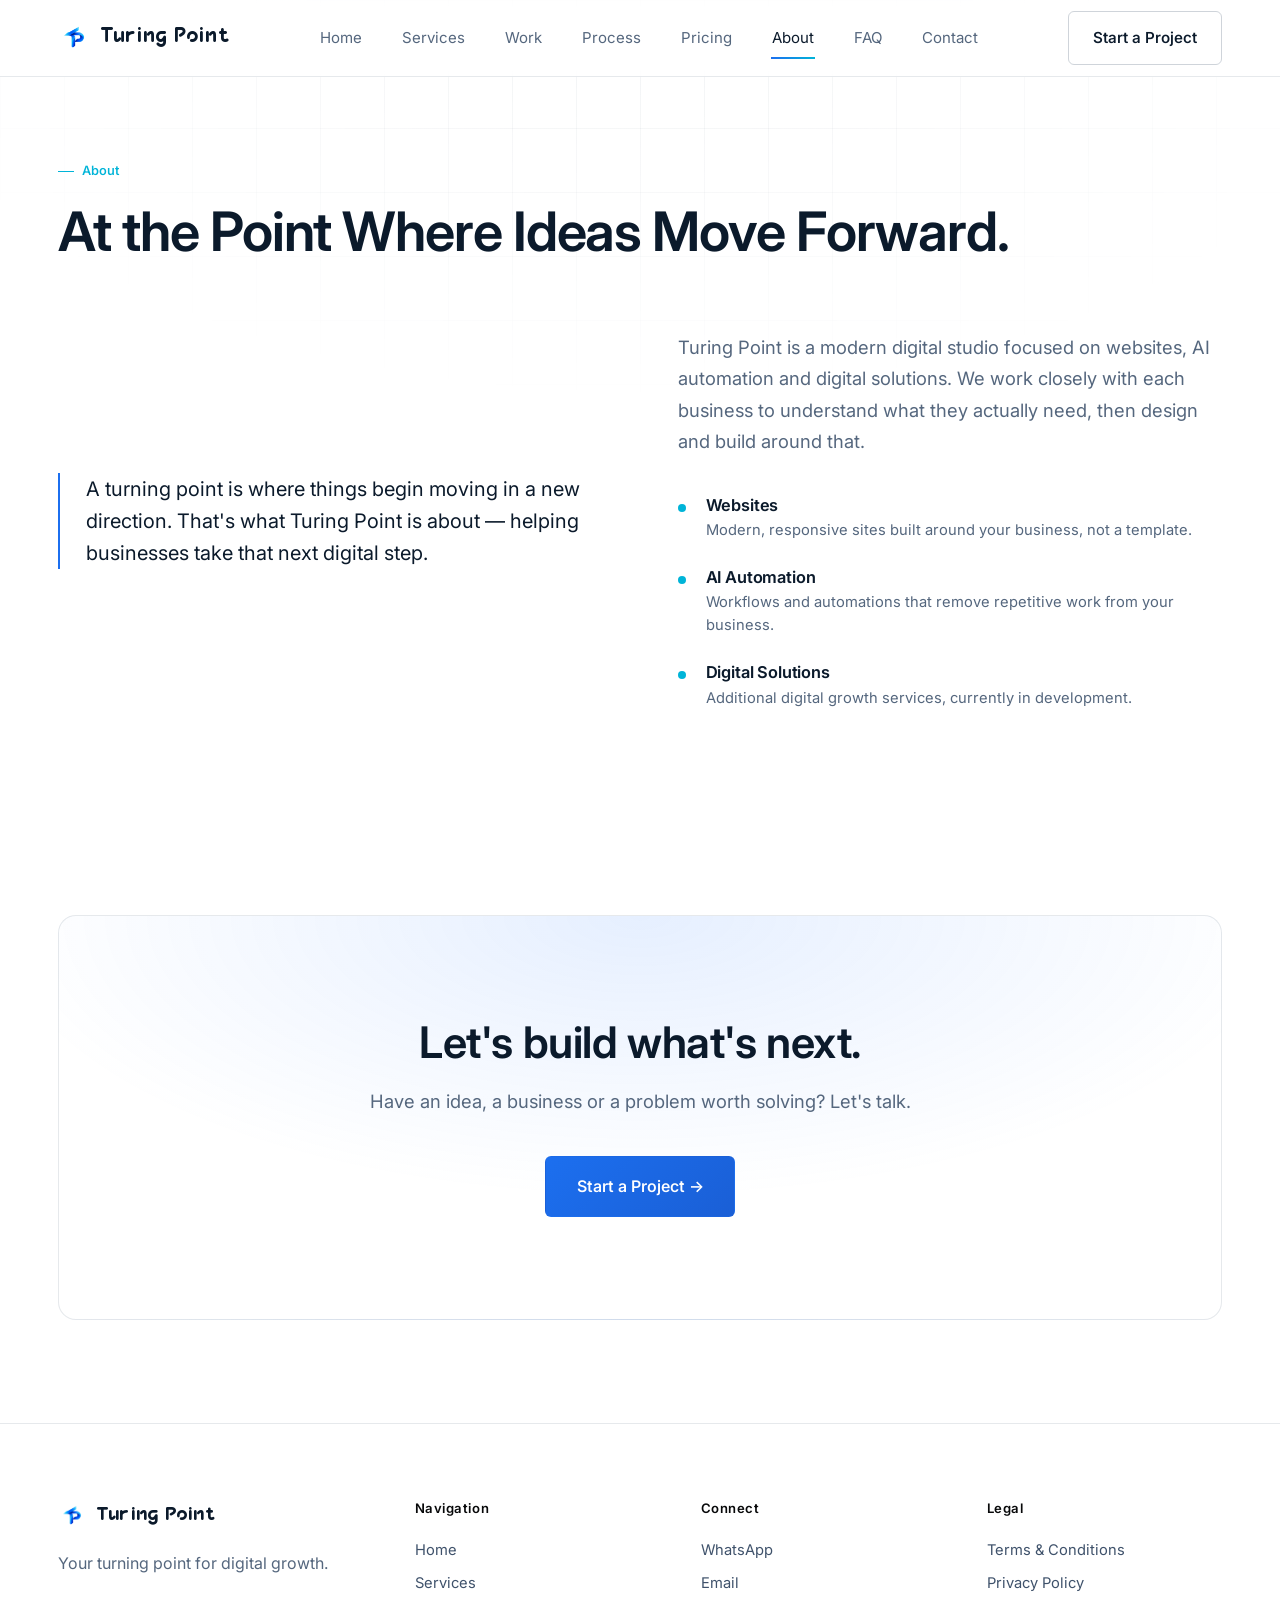
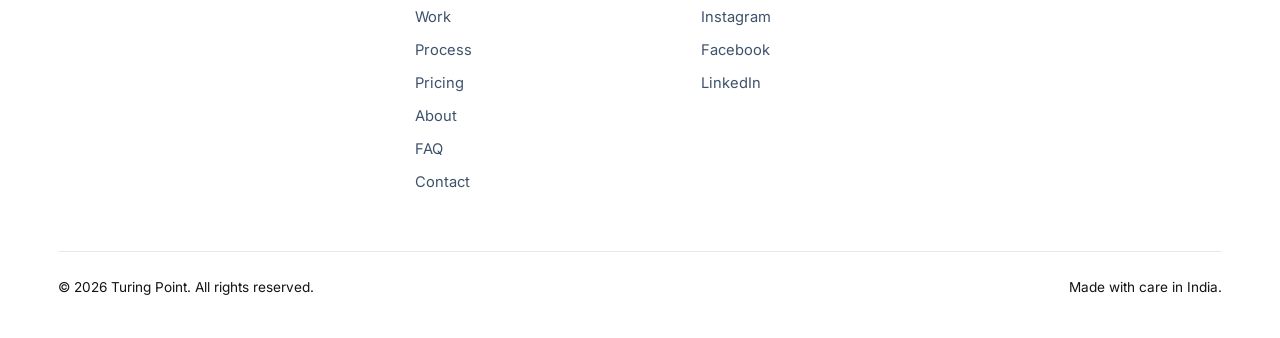
==== about.html @ 1e41c91f "Add files via upload" ====
<!DOCTYPE html>
<html lang="en">
<head>
<meta charset="UTF-8">
<meta name="viewport" content="width=device-width, initial-scale=1.0">
<title>About — Turing Point</title>
<meta name="description" content="Turing Point is a modern digital studio focused on websites, AI automation and digital solutions.">
<link rel="icon" href="assets/images/tp-logo.png" type="image/png">
<link rel="preconnect" href="https://fonts.googleapis.com">
<link rel="preconnect" href="https://fonts.gstatic.com" crossorigin>
<link href="https://fonts.googleapis.com/css2?family=Inter:wght@400;500;600;700&display=swap" rel="stylesheet">
<link rel="stylesheet" href="assets/css/style.css">
</head>
<body>
<a class="skip-link" href="#main">Skip to content</a>
<div class="grain-field" aria-hidden="true"></div>

<header class="site-header">
  <div class="container nav-inner">
    <a href="index.html" class="nav-brand">
      <img src="assets/images/tp-logo.png" alt="Turing Point logo" width="32" height="32">
      <span class="brand-mark">Turing Point</span>
    </a>
    <nav class="nav-links" aria-label="Primary">
      <a href="index.html">Home</a>
      <a href="services.html">Services</a>
      <a href="work.html">Work</a>
      <a href="process.html">Process</a>
      <a href="pricing.html">Pricing</a>
      <a href="about.html" aria-current="page">About</a>
      <a href="faq.html">FAQ</a>
      <a href="contact.html">Contact</a>
    </nav>
    <div class="nav-cta">
      <a href="contact.html" class="btn btn-outline">Start a Project</a>
      <button class="hamburger" aria-expanded="false" aria-controls="mobile-nav" aria-label="Toggle menu">
        <span></span><span></span><span></span>
      </button>
    </div>
  </div></header>
<div class="mobile-nav" id="mobile-nav">
    <a href="index.html">Home</a>
    <a href="services.html">Services</a>
    <a href="work.html">Work</a>
    <a href="process.html">Process</a>
    <a href="pricing.html">Pricing</a>
    <a href="about.html" aria-current="page">About</a>
    <a href="faq.html">FAQ</a>
    <a href="contact.html">Contact</a>
    <a href="contact.html" class="btn btn-primary">Start a Project</a>
  </div>

<main id="main">

  <section class="page-header">
    <div class="container">
      <p class="eyebrow">About</p>
      <h1>At the Point Where Ideas Move Forward.</h1>
    </div>
  </section>

  <section class="section" style="padding-top:0;">
    <div class="container about-block">
      <div class="reveal">
        <p class="about-quote">A turning point is where things begin moving in a new direction. That's what Turing Point is about — helping businesses take that next digital step.</p>
      </div>
      <div class="reveal">
        <p class="lede" style="max-width:none;">Turing Point is a modern digital studio focused on websites, AI automation and digital solutions. We work closely with each business to understand what they actually need, then design and build around that.</p>
        <div class="focus-list">
          <div class="focus-item">
            <span class="dot-marker" aria-hidden="true"></span>
            <div>
              <h4>Websites</h4>
              <p>Modern, responsive sites built around your business, not a template.</p>
            </div>
          </div>
          <div class="focus-item">
            <span class="dot-marker" aria-hidden="true"></span>
            <div>
              <h4>AI Automation</h4>
              <p>Workflows and automations that remove repetitive work from your business.</p>
            </div>
          </div>
          <div class="focus-item">
            <span class="dot-marker" aria-hidden="true"></span>
            <div>
              <h4>Digital Solutions</h4>
              <p>Additional digital growth services, currently in development.</p>
            </div>
          </div>
        </div>
      </div>
    </div>
  </section>

  <section class="section" id="cta">
    <div class="container">
      <div class="final-cta reveal">
        <h2>Let's build what's next.</h2>
        <p class="lede">Have an idea, a business or a problem worth solving? Let's talk.</p>
        <div class="final-cta-actions">
          <a href="contact.html" class="btn btn-primary btn-lg">Start a Project →</a>
        </div>
      </div>
    </div>
  </section>

</main>

<footer class="site-footer">
  <div class="container">
    <div class="footer-grid">
      <div>
        <a href="index.html" class="footer-brand">
          <img src="assets/images/tp-logo.png" alt="Turing Point logo" width="28" height="28">
          <span class="brand-mark">Turing Point</span>
        </a>
        <p>Your turning point for digital growth.</p>
      </div>
      <div class="footer-col">
        <h4>Navigation</h4>
        <a href="index.html">Home</a>
        <a href="services.html">Services</a>
        <a href="work.html">Work</a>
        <a href="process.html">Process</a>
        <a href="pricing.html">Pricing</a>
        <a href="about.html">About</a>
        <a href="faq.html">FAQ</a>
        <a href="contact.html">Contact</a>
      </div>
      <div class="footer-col">
        <h4>Connect</h4>
        <a href="contact.html#whatsapp">WhatsApp</a>
        <a href="contact.html#email">Email</a>
        <a href="contact.html#instagram">Instagram</a>
        <a href="contact.html#facebook">Facebook</a>
        <a href="contact.html#linkedin">LinkedIn</a>
      </div>
      <div class="footer-col">
        <h4>Legal</h4>
        <a href="terms.html">Terms &amp; Conditions</a>
        <a href="privacy.html">Privacy Policy</a>
      </div>
    </div>
    <div class="footer-bottom">
      <span>© 2026 Turing Point. All rights reserved.</span>
      <span>Made with care in India.</span>
    </div>
  </div>
</footer>

<script src="assets/js/main.js"></script>
</body>
</html>
---- assets/css/style.css ----
/* ============================================================
   TURING POINT — Design System
   Miroge is reserved exclusively for the "Turing Point" wordmark.
   Everything else uses Inter.
   ============================================================ */

@font-face {
  font-family: 'Miroge';
  src: url('../fonts/Miroge.otf') format('opentype');
  font-weight: normal;
  font-style: normal;
  font-display: swap;
}

:root {
  /* Color */
  --bg: #ffffff;
  --bg-soft: #f2f8fd;
  --surface: #ffffff;
  --surface-raised: #eaf4fc;
  --border: rgba(15, 40, 70, 0.1);
  --border-strong: rgba(15, 40, 70, 0.2);
  --text: #0b1a2b;
  --text-muted: #55677e;
  --text-faint: #8592a3;
  --accent: #1c6fef;
  --accent-cyan: #00b4d8;
  --accent-soft: rgba(28, 111, 239, 0.08);
  --accent-line: rgba(28, 111, 239, 0.3);
  --danger: #e0483e;
  --success: #14957a;

  /* Type */
  --font-brand: 'Miroge', serif;
  --font-body: 'Inter', -apple-system, BlinkMacSystemFont, 'Segoe UI', sans-serif;

  /* Spacing scale */
  --space-1: 0.4rem;
  --space-2: 0.8rem;
  --space-3: 1.2rem;
  --space-4: 1.6rem;
  --space-5: 2.4rem;
  --space-6: 3.2rem;
  --space-7: 4.8rem;
  --space-8: 6.4rem;
  --space-9: 9.6rem;

  /* Layout */
  --max-w: 1240px;
  --radius-sm: 6px;
  --radius-md: 10px;
  --radius-lg: 18px;

  /* Motion */
  --ease: cubic-bezier(0.22, 1, 0.36, 1);
  --dur-fast: 180ms;
  --dur-med: 420ms;
  --dur-slow: 800ms;
}

@media (prefers-reduced-motion: reduce) {
  *, *::before, *::after {
    animation-duration: 0.001ms !important;
    animation-iteration-count: 1 !important;
    transition-duration: 0.001ms !important;
    scroll-behavior: auto !important;
  }
}

* { box-sizing: border-box; }

html {
  scroll-behavior: smooth;
  -webkit-text-size-adjust: 100%;
}

body {
  margin: 0;
  background: var(--bg);
  color: var(--text);
  font-family: var(--font-body);
  font-size: 16px;
  line-height: 1.6;
  -webkit-font-smoothing: antialiased;
  overflow-x: hidden;
}

img { max-width: 100%; display: block; }

a { color: inherit; text-decoration: none; }

button { font-family: inherit; cursor: pointer; }

::selection { background: var(--accent); color: #fff; }

:focus-visible {
  outline: 2px solid var(--accent-cyan);
  outline-offset: 3px;
  border-radius: 4px;
}

.container {
  max-width: var(--max-w);
  margin: 0 auto;
  padding: 0 var(--space-5);
}

@media (max-width: 640px) {
  .container { padding: 0 var(--space-4); }
}

.brand-mark {
  font-family: var(--font-brand);
  letter-spacing: 0.01em;
}

/* ============ Background texture ============ */
.grain-field {
  position: fixed;
  inset: 0;
  pointer-events: none;
  z-index: 0;
  background-image:
    linear-gradient(rgba(15,40,70,0.05) 1px, transparent 1px),
    linear-gradient(90deg, rgba(15,40,70,0.05) 1px, transparent 1px);
  background-size: 64px 64px;
  mask-image: radial-gradient(ellipse 80% 60% at 50% 0%, black 10%, transparent 75%);
  -webkit-mask-image: radial-gradient(ellipse 80% 60% at 50% 0%, black 10%, transparent 75%);
}

/* ============ Header / Nav ============ */
.site-header {
  position: sticky;
  top: 0;
  z-index: 100;
  background: rgba(255, 255, 255, 0.78);
  backdrop-filter: blur(14px) saturate(140%);
  -webkit-backdrop-filter: blur(14px) saturate(140%);
  border-bottom: 1px solid var(--border);
}

.nav-inner {
  display: flex;
  align-items: center;
  justify-content: space-between;
  height: 76px;
}

.nav-brand {
  display: flex;
  align-items: center;
  gap: 0.6rem;
  font-size: 1.28rem;
  color: var(--text);
}

.nav-brand img {
  height: 32px;
  width: auto;
}

.nav-links {
  display: flex;
  align-items: center;
  gap: var(--space-5);
}

.nav-links a {
  font-size: 0.94rem;
  color: var(--text-muted);
  position: relative;
  padding: 0.3rem 0.05rem;
  transition: color var(--dur-fast) var(--ease);
}

.nav-links a:hover { color: var(--text); }

.nav-links a::after {
  content: '';
  position: absolute;
  left: 0; right: 100%;
  bottom: -4px;
  height: 1.5px;
  background: linear-gradient(90deg, var(--accent), var(--accent-cyan));
  transition: right var(--dur-med) var(--ease);
}

.nav-links a:hover::after,
.nav-links a[aria-current="page"]::after { right: 0; }

.nav-links a[aria-current="page"] { color: var(--text); }

.nav-cta { display: flex; align-items: center; gap: var(--space-3); }

.hamburger {
  display: none;
  flex-direction: column;
  gap: 5px;
  background: none;
  border: none;
  padding: 8px;
}

.hamburger span {
  width: 22px;
  height: 1.5px;
  background: var(--text);
  transition: transform var(--dur-fast) var(--ease), opacity var(--dur-fast) var(--ease);
}

.hamburger[aria-expanded="true"] span:nth-child(1) { transform: translateY(6.5px) rotate(45deg); }
.hamburger[aria-expanded="true"] span:nth-child(2) { opacity: 0; }
.hamburger[aria-expanded="true"] span:nth-child(3) { transform: translateY(-6.5px) rotate(-45deg); }

.mobile-nav {
  display: none;
  position: fixed;
  inset: 76px 0 0 0;
  background: var(--bg);
  z-index: 99;
  padding: var(--space-6) var(--space-5);
  overflow-y: auto;
}

.mobile-nav.open { display: block; }

.mobile-nav a {
  display: block;
  font-size: 1.5rem;
  padding: var(--space-3) 0;
  border-bottom: 1px solid var(--border);
  color: var(--text);
}

.mobile-nav .btn { margin-top: var(--space-5); width: 100%; text-align: center; }

body.nav-open { overflow: hidden; }

@media (max-width: 900px) {
  .nav-links, .nav-cta .btn-outline { display: none; }
  .hamburger { display: flex; }
}

/* ============ Buttons ============ */
.btn {
  display: inline-flex;
  align-items: center;
  gap: 0.5rem;
  padding: 0.85rem 1.5rem;
  border-radius: var(--radius-sm);
  font-size: 0.95rem;
  font-weight: 560;
  border: 1px solid transparent;
  transition: transform var(--dur-fast) var(--ease), background var(--dur-fast) var(--ease), border-color var(--dur-fast) var(--ease), box-shadow var(--dur-fast) var(--ease);
  white-space: nowrap;
}

.btn-primary {
  background: linear-gradient(135deg, var(--accent), #1a5fd6);
  color: #fff;
  box-shadow: 0 0 0 0 rgba(47,125,255,0);
}
.btn-primary:hover {
  transform: translateY(-2px);
  box-shadow: 0 10px 30px -10px rgba(47,125,255,0.55);
}

.btn-outline {
  background: transparent;
  border-color: var(--border-strong);
  color: var(--text);
}
.btn-outline:hover {
  border-color: var(--accent-cyan);
  background: var(--accent-soft);
}

.btn-ghost {
  background: transparent;
  color: var(--text-muted);
  padding-left: 0;
  padding-right: 0;
}
.btn-ghost:hover { color: var(--accent-cyan); }

.btn-lg { padding: 1.05rem 1.9rem; font-size: 1rem; }

/* ============ Type helpers ============ */
.eyebrow {
  display: inline-flex;
  align-items: center;
  gap: 0.5rem;
  font-size: 0.8rem;
  color: var(--accent-cyan);
  font-weight: 560;
  margin-bottom: var(--space-3);
}
.eyebrow::before {
  content: '';
  width: 16px; height: 1px;
  background: var(--accent-cyan);
}

h1, h2, h3, h4 { margin: 0; font-weight: 620; letter-spacing: -0.01em; line-height: 1.12; }

h1 { font-size: clamp(2.6rem, 5.4vw, 4.6rem); letter-spacing: -0.02em; }
h2 { font-size: clamp(1.9rem, 3.4vw, 2.9rem); }
h3 { font-size: 1.3rem; }

p { color: var(--text-muted); margin: 0; }

.lede { font-size: 1.15rem; color: var(--text-muted); max-width: 46ch; line-height: 1.7; }

.section { padding: var(--space-8) 0; position: relative; z-index: 1; }
@media (max-width: 640px) { .section { padding: var(--space-7) 0; } }

.section-head {
  display: flex;
  justify-content: space-between;
  align-items: flex-end;
  gap: var(--space-5);
  margin-bottom: var(--space-6);
}
@media (max-width: 720px) {
  .section-head { flex-direction: column; align-items: flex-start; gap: var(--space-3); }
}

/* ============ Reveal on scroll ============ */
.reveal {
  opacity: 0;
  transform: translateY(18px);
  transition: opacity var(--dur-slow) var(--ease), transform var(--dur-slow) var(--ease);
}
.reveal.is-visible { opacity: 1; transform: translateY(0); }

/* ============ Hero ============ */
.hero {
  padding: var(--space-8) 0 var(--space-7);
  position: relative;
  overflow: hidden;
}

.hero-grid {
  display: grid;
  grid-template-columns: 1.15fr 0.85fr;
  gap: var(--space-7);
  align-items: center;
}

@media (max-width: 960px) {
  .hero-grid { grid-template-columns: 1fr; }
}

.hero h1 { margin-bottom: var(--space-4); }
.hero .lede { margin-bottom: var(--space-5); max-width: 42ch; }

.hero-ctas { display: flex; gap: var(--space-3); flex-wrap: wrap; }

.hero-visual {
  position: relative;
  aspect-ratio: 1 / 1;
  display: flex;
  align-items: center;
  justify-content: center;
}

.hero-visual .ring {
  position: absolute;
  border: 1px solid var(--border);
  border-radius: 50%;
}
.hero-visual .ring-1 { inset: 6%; }
.hero-visual .ring-2 { inset: 18%; border-color: var(--border-strong); }
.hero-visual .ring-3 { inset: 32%; border-style: dashed; border-color: rgba(79,214,255,0.25); }

.hero-visual .glow {
  position: absolute;
  width: 55%; height: 55%;
  background: radial-gradient(circle, rgba(47,125,255,0.35), rgba(79,214,255,0.08) 60%, transparent 75%);
  filter: blur(6px);
  border-radius: 50%;
}

.hero-visual .tp-mark {
  position: relative;
  width: 42%;
  filter: drop-shadow(0 20px 60px rgba(47,125,255,0.35));
  animation: float 7s ease-in-out infinite;
}

@keyframes float {
  0%, 100% { transform: translateY(0); }
  50% { transform: translateY(-10px); }
}

.hero-visual .dot {
  position: absolute;
  width: 5px; height: 5px;
  border-radius: 50%;
  background: var(--accent-cyan);
  opacity: 0.7;
}

@media (prefers-reduced-motion: reduce) {
  .hero-visual .tp-mark { animation: none; }
}

/* ============ Cards ============ */
.card-grid {
  display: grid;
  grid-template-columns: repeat(3, 1fr);
  gap: var(--space-4);
}
@media (max-width: 900px) { .card-grid { grid-template-columns: 1fr; } }

.service-card {
  border: 1px solid var(--border);
  border-radius: var(--radius-lg);
  padding: var(--space-5);
  background: linear-gradient(180deg, var(--surface), var(--bg-soft));
  display: flex;
  flex-direction: column;
  gap: var(--space-3);
  position: relative;

  transition:
    transform 0.3s ease,
    border-color 0.3s ease,
    box-shadow 0.3s ease,
    background 0.3s ease;
}

.service-card:hover {
  transform: translateY(-6px);

  border-color: rgba(31, 200, 242, 0.55);

  background: rgba(248, 252, 255, 0.95);

  box-shadow:
    0 14px 30px rgba(24, 99, 242, 0.10),
    0 0 24px rgba(31, 200, 242, 0.16);
}

.service-card .idx { font-size: 0.85rem; color: var(--text-faint); font-variant-numeric: tabular-nums; }

.service-card h3 { font-size: 1.45rem; }

.service-card ul { list-style: none; padding: 0; margin: var(--space-2) 0 0; display: flex; flex-direction: column; gap: 0.45rem; }
.service-card ul li {
  font-size: 0.9rem;
  color: var(--text-muted);
  padding-left: 1.1rem;
  position: relative;
}
.service-card ul li::before {
  content: '';
  position: absolute;
  left: 0; top: 0.55em;
  width: 5px; height: 5px;
  border-radius: 50%;
  background: var(--accent);
}

.service-card .card-cta {
  margin-top: auto;
  padding-top: var(--space-3);
  font-size: 0.92rem;
  color: var(--accent-cyan);
  font-weight: 560;
}

.badge {
  display: inline-flex;
  align-items: center;
  padding: 0.28rem 0.7rem;
  border-radius: 999px;
  font-size: 0.72rem;
  font-weight: 620;
  letter-spacing: 0.04em;
  background: var(--accent-soft);
  color: var(--accent-cyan);
  border: 1px solid var(--accent-line);
  width: fit-content;
}

.service-card.coming-soon { opacity: 0.92; }
.service-card.coming-soon h3 { color: var(--text-muted); }

/* ============ Principles ============ */
.principles-grid {
  display: grid;
  grid-template-columns: repeat(4, 1fr);
  gap: var(--space-5);
}
@media (max-width: 900px) { .principles-grid { grid-template-columns: 1fr 1fr; } }
@media (max-width: 560px) { .principles-grid { grid-template-columns: 1fr; } }

.principle .num {
  font-size: 0.85rem;
  color: var(--accent-cyan);
  font-variant-numeric: tabular-nums;
  margin-bottom: var(--space-2);
}
.principle h3 { font-size: 1.1rem; margin-bottom: var(--space-2); }
.principle p { font-size: 0.94rem; }

/* ============ Pricing Card Hover ============ */

.price-card {
  position: relative;
  overflow: hidden;
  transition:
    transform 0.35s ease,
    border-color 0.35s ease,
    box-shadow 0.35s ease;
}

/* Blue glow */
.price-card::before {
  content: "";
  position: absolute;
  inset: 0;
  border-radius: inherit;
  pointer-events: none;

  box-shadow:
    inset 0 0 0 1px rgba(31, 200, 242, 0),
    0 0 35px rgba(31, 200, 242, 0);

  transition: box-shadow 0.35s ease;
}

/* Hover animation */
.price-card:hover {
  transform: translateY(-8px);

  border-color: rgba(31, 200, 242, 0.65);

  box-shadow:
    0 18px 40px rgba(24, 99, 242, 0.12),
    0 0 25px rgba(31, 200, 242, 0.14);
}

/* Glow becomes visible */
.price-card:hover::before {
  box-shadow:
    inset 0 0 0 1px rgba(31, 200, 242, 0.35),
    0 0 35px rgba(31, 200, 242, 0.18);
}

/* ============ Work / Projects ============ */
.work-grid {
  display: grid;
  grid-template-columns: 1fr 1fr;
  gap: var(--space-5);
}
@media (max-width: 800px) { .work-grid { grid-template-columns: 1fr; } }

.project-card {
  border: 1px solid var(--border);
  border-radius: var(--radius-lg);
  overflow: hidden;
  background: var(--surface);
  display: block;
  transition: border-color var(--dur-fast) var(--ease);
}
.project-card:hover { border-color: var(--border-strong); }

.project-thumb {
  aspect-ratio: 16/10;
  background: linear-gradient(135deg, #eaf4fc, #dceefb);
  position: relative;
  overflow: hidden;
  display: flex;
  align-items: center;
  justify-content: center;
}

.project-thumb .thumb-label {
  font-family: var(--font-body);
  font-weight: 700;
  font-size: 1.7rem;
  color: rgba(15,40,70,0.12);
  letter-spacing: 0.02em;
}



.project-card img.project-thumb-img {
  width: 100%; height: 100%; object-fit: cover;
  transition: transform var(--dur-slow) var(--ease);
}
.project-card:hover img.project-thumb-img { transform: scale(1.04); }

.project-body { padding: var(--space-4); }
.project-cat { font-size: 0.8rem; color: var(--accent-cyan); margin-bottom: 0.4rem; }
.project-body h3 { font-size: 1.25rem; margin-bottom: 0.5rem; }
.project-body p { font-size: 0.93rem; }
.project-services {
  display: flex; flex-wrap: wrap; gap: 0.4rem;
  margin-top: var(--space-3);
}
.project-services span {
  font-size: 0.78rem;
  color: var(--text-muted);
  border: 1px solid var(--border);
  padding: 0.25rem 0.6rem;
  border-radius: 999px;
}
.project-link {
  display: inline-flex; align-items: center; gap: 0.5rem;
  margin-top: var(--space-4);
  padding: 0.65rem 1.1rem;
  border-radius: var(--radius-sm);
  border: 1px solid var(--border-strong);
  font-size: 0.9rem; color: var(--text); font-weight: 560;
  transition: border-color var(--dur-fast) var(--ease), background var(--dur-fast) var(--ease), color var(--dur-fast) var(--ease);
}
.project-link:hover {
  border-color: var(--accent-line);
  background: var(--accent-soft);
  color: var(--accent);
}
.project-link.is-disabled {
  opacity: 0.55;
  pointer-events: none;
}

.project-thumb-link {
  display: block;
  cursor: pointer;
}


/* ============ Process ============ */
.process-list {
  display: grid;
  grid-template-columns: repeat(4, 1fr);
  gap: var(--space-4);
  position: relative;
}
@media (max-width: 900px) { .process-list { grid-template-columns: 1fr 1fr; } }
@media (max-width: 560px) { .process-list { grid-template-columns: 1fr; } }

.process-list.six { grid-template-columns: repeat(6, 1fr); }
@media (max-width: 1100px) { .process-list.six { grid-template-columns: repeat(3, 1fr); } }
@media (max-width: 640px) { .process-list.six { grid-template-columns: 1fr 1fr; } }
@media (max-width: 420px) { .process-list.six { grid-template-columns: 1fr; } }

.process-step {
  border-top: 1px solid var(--border-strong);
  padding-top: var(--space-3);
  position: relative;
}
.process-step .num {
  font-size: 0.85rem;
  color: var(--accent-cyan);
  font-variant-numeric: tabular-nums;
  margin-bottom: var(--space-2);
}
.process-step h3 { font-size: 1.1rem; margin-bottom: 0.5rem; }
.process-step p { font-size: 0.92rem; }

.process-step {
  position: relative;

  border: 1px solid var(--border);
  border-radius: var(--radius-lg);
  padding: var(--space-4);

  transition:
    transform 0.3s ease,
    border-color 0.3s ease,
    box-shadow 0.3s ease,
    background 0.3s ease;
}

.process-step:hover {
  transform: translateY(-6px);

  border-color: rgba(31, 200, 242, 0.55);

  background: rgba(248, 252, 255, 0.95);

  box-shadow:
    0 14px 30px rgba(24, 99, 242, 0.10),
    0 0 24px rgba(31, 200, 242, 0.16);
}

/* ============ Final CTA ============ */
.final-cta {
  border: 1px solid var(--border);
  border-radius: var(--radius-lg);
  padding: var(--space-8) var(--space-6);
  text-align: center;
  background: radial-gradient(ellipse 80% 100% at 50% 0%, rgba(47,125,255,0.12), transparent 70%), var(--surface);
  position: relative;
  overflow: hidden;
}
.final-cta h2 { margin-bottom: var(--space-3); }
.final-cta .lede { margin: 0 auto var(--space-5); text-align: center; }
.final-cta-actions { display: flex; gap: var(--space-3); justify-content: center; flex-wrap: wrap; }

/* ============ Footer ============ */
.site-footer {
  border-top: 1px solid var(--border);
  padding: var(--space-7) 0 var(--space-5);
  position: relative; z-index: 1;
}
.footer-grid {
  display: grid;
  grid-template-columns: 1.3fr 1fr 1fr 1fr;
  gap: var(--space-6);
  margin-bottom: var(--space-6);
}
@media (max-width: 900px) {
  .footer-grid { grid-template-columns: 1fr; gap: var(--space-5); }
}

.footer-legal-btns { display: flex; flex-direction: column; }
.footer-brand { display: flex; align-items: center; gap: 0.6rem; font-size: 1.2rem; margin-bottom: var(--space-3); }
.footer-brand img { height: 28px; }
.footer-col h4 {
  font-size: 0.82rem;
  color: #08090a;
  letter-spacing: 0.04em;
  margin-bottom: var(--space-3);
  font-weight: 600;
}

.footer-col a,
.footer-col span {
  display: block;
  font-size: 0.92rem;
  color: #3f526b;
  padding: 0.3rem 0;
}

.footer-col a:hover {
  color: var(--accent-cyan);
}
.footer-col a:hover { color: var(--accent-cyan); }
.footer-bottom {
  display: flex;
  justify-content: space-between;
  align-items: center;
  padding-top: var(--space-4);
  border-top: 1px solid var(--border);
  font-size: 0.85rem;
  color: #121416;
  flex-wrap: wrap;
  gap: var(--space-2);
}

/* ============ Page header (interior pages) ============ */
.page-header { padding: var(--space-7) 0 var(--space-6); }
.page-header h1 { font-size: clamp(2.2rem, 4.4vw, 3.4rem); margin-bottom: var(--space-3); }
.page-header .lede { max-width: 56ch; }

/* ============ Services page ============ */
.service-block {
  display: grid;
  grid-template-columns: 0.9fr 1.1fr;
  gap: var(--space-6);
  padding: var(--space-7) 0;
  border-top: 1px solid var(--border);
  align-items: start;
}
@media (max-width: 860px) { .service-block { grid-template-columns: 1fr; gap: var(--space-4); } }

.service-block .idx { font-size: 0.85rem; color: var(--accent-cyan); margin-bottom: var(--space-2); }
.service-block h2 { margin-bottom: var(--space-3); }

.offer-grid {
  display: grid;
  grid-template-columns: 1fr 1fr;
  gap: var(--space-3);
}
@media (max-width: 560px) { .offer-grid { grid-template-columns: 1fr; } }

.offer-item {
  border: 1px solid var(--border);
  border-radius: var(--radius-md);
  padding: var(--space-4);
  background: var(--surface);
}
.offer-item h4 { font-size: 1rem; margin-bottom: 0.4rem; }
.offer-item p { font-size: 0.88rem; }

.coming-soon-panel {
  border: 1px dashed var(--border-strong);
  border-radius: var(--radius-lg);
  padding: var(--space-5);
  background: var(--bg-soft);
}
.coming-soon-panel .badge { margin-bottom: var(--space-3); }
.coming-soon-panel .offer-grid { margin-top: var(--space-4); opacity: 0.75; }

/* ============ Service Offer Hover ============ */

.offer-item {
  position: relative;

  transition:
    transform 0.3s ease,
    border-color 0.3s ease,
    box-shadow 0.3s ease,
    background 0.3s ease;
}

.offer-item:hover {
  transform: translateY(-6px);

  border-color: rgba(31, 200, 242, 0.55);

  background: rgba(248, 252, 255, 0.95);

  box-shadow:
    0 14px 30px rgba(24, 99, 242, 0.10),
    0 0 24px rgba(31, 200, 242, 0.16);
}

/* ============ Pricing ============ */
.pricing-grid {
  display: grid;
  grid-template-columns: repeat(3, 1fr);
  gap: var(--space-4);
}
@media (max-width: 900px) { .pricing-grid { grid-template-columns: 1fr; } }

.price-card {
  border: 1px solid var(--border);
  border-radius: var(--radius-lg);
  padding: var(--space-5);
  background: var(--surface);
  display: flex;
  flex-direction: column;
  gap: var(--space-3);
}
.price-card.featured { border-color: var(--accent-line); background: linear-gradient(180deg, rgba(47,125,255,0.08), var(--surface) 40%); }
.price-card .price-label {
  font-size: 0.85rem;
  color: #334155;
}
.price-card .price-value {
  font-size: 2.1rem;
  font-weight: 640;
  letter-spacing: -0.01em;
  color: #111827;
}
.price-card .price-value small {
  font-size: 0.95rem;
  color: #475569;
  font-weight: 500;
}
.price-card p.note {
  font-size: 0.88rem;
  margin-top: var(--space-2);
  color: #3f526b;
}
.price-card ul { list-style: none; padding: 0; margin: var(--space-2) 0 0; display: flex; flex-direction: column; gap: 0.5rem; }
.price-card ul li { font-size: 0.9rem; color: #3f526b;; padding-left: 1.1rem; position: relative; }
.price-card ul li::before { content: ''; position: absolute; left: 0; top: 0.55em; width: 5px; height: 5px; border-radius: 50%; background: var(--accent); }

.pricing-disclaimer {
  margin-top: var(--space-5);
  font-size: 0.88rem;
  color: var(--text-faint);
  border-top: 1px solid var(--border);
  padding-top: var(--space-4);
}

/* ============ About ============ */
.about-block { display: grid; grid-template-columns: 1fr 1fr; gap: var(--space-7); align-items: center; }
@media (max-width: 860px) { .about-block { grid-template-columns: 1fr; } }
.about-quote {
  border-left: 2px solid var(--accent);
  padding-left: var(--space-4);
  font-size: 1.25rem;
  color: var(--text);
  line-height: 1.6;
}
.focus-list { display: flex; flex-direction: column; gap: var(--space-4); margin-top: var(--space-5); }
.focus-item { display: flex; gap: var(--space-3); align-items: flex-start; }
.focus-item .dot-marker { width: 8px; height: 8px; border-radius: 50%; background: var(--accent-cyan); margin-top: 0.5em; flex-shrink: 0; }
.focus-item h4 { font-size: 1.02rem; margin-bottom: 0.3rem; }
.focus-item p { font-size: 0.92rem; }

/* ============ Contact ============ */
.contact-grid {
  display: grid;
  grid-template-columns: 1.2fr 0.8fr;
  gap: var(--space-7);
  align-items: start;
}
@media (max-width: 900px) { .contact-grid { grid-template-columns: 1fr; } }

.field { margin-bottom: var(--space-4); }
.field label {
  display: block;
  font-size: 0.88rem;
  color: var(--text-muted);
  margin-bottom: 0.5rem;
}
.field .req { color: var(--accent-cyan); }

.field input[type="text"],
.field input[type="email"],
.field input[type="tel"],
.field textarea,
.field select {
  width: 100%;
  background: var(--surface);
  border: 1px solid var(--border);
  border-radius: var(--radius-sm);
  padding: 0.85rem 1rem;
  color: var(--text);
  font-family: var(--font-body);
  font-size: 0.95rem;
  transition: border-color var(--dur-fast) var(--ease), background var(--dur-fast) var(--ease);
}
.field textarea { min-height: 140px; resize: vertical; }

.field input:focus, .field textarea:focus, .field select:focus {
  border-color: var(--accent-cyan);
  outline: none;
  background: var(--surface-raised);
}

.field input:invalid[data-touched="true"],
.field textarea:invalid[data-touched="true"] {
  border-color: var(--danger);
}

.field .error-msg {
  display: none;
  font-size: 0.8rem;
  color: var(--danger);
  margin-top: 0.4rem;
}
.field.invalid .error-msg { display: block; }

.field-row { display: grid; grid-template-columns: 1fr 1fr; gap: var(--space-4); }
@media (max-width: 560px) { .field-row { grid-template-columns: 1fr; } }

.chip-group { display: flex; flex-wrap: wrap; gap: 0.6rem; }
.chip {
  position: relative;
}
.chip input { position: absolute; opacity: 0; pointer-events: none; }
.chip span {
  display: inline-flex;
  padding: 0.6rem 1rem;
  border: 1px solid var(--border);
  border-radius: 999px;
  font-size: 0.88rem;
  color: var(--text-muted);
  transition: all var(--dur-fast) var(--ease);
}
.chip input:checked + span {
  border-color: var(--accent-line);
  background: var(--accent-soft);
  color: var(--accent-cyan);
}
.chip input:focus-visible + span { outline: 2px solid var(--accent-cyan); outline-offset: 2px; }

.form-status {
  margin-top: var(--space-4);
  padding: var(--space-3) var(--space-4);
  border-radius: var(--radius-sm);
  font-size: 0.9rem;
  display: none;
  border: 1px solid var(--border);
}
.form-status.show { display: block; }
.form-status.info { border-color: var(--accent-line); background: var(--accent-soft); color: var(--accent-cyan); }
.form-status.error { border-color: rgba(255,107,107,0.4); background: rgba(255,107,107,0.08); color: var(--danger); }

.contact-side { display: flex; flex-direction: column; gap: var(--space-4); }
.contact-channel {
  border: 1px solid var(--border);
  border-radius: var(--radius-md);
  padding: var(--space-4);
  display: flex; align-items: center; gap: var(--space-3);
  background: var(--surface);
  transition: border-color var(--dur-fast) var(--ease);
}
.contact-channel:hover { border-color: var(--border-strong); }
.contact-channel .ico {
  width: 38px; height: 38px; border-radius: 50%;
  display: flex; align-items: center; justify-content: center;
  background: var(--accent-soft); color: var(--accent-cyan);
  flex-shrink: 0;
}
.contact-channel .label { font-size: 0.78rem; color: var(--text-faint); }
.contact-channel .value { font-size: 0.95rem; color: var(--text); }

/* ============ Contact Channel Hover ============ */

.contact-channel {
  position: relative;
  transition:
    transform 0.3s ease,
    border-color 0.3s ease,
    box-shadow 0.3s ease,
    background 0.3s ease;
}

/* Hover glow */
.contact-channel:hover {
  transform: translateY(-6px);

  border-color: rgba(31, 200, 242, 0.55);

  background: rgba(248, 252, 255, 0.95);

  box-shadow:
    0 14px 30px rgba(24, 99, 242, 0.10),
    0 0 24px rgba(31, 200, 242, 0.16);
}

/* Icon animation */
.contact-channel .ico {
  transition:
    transform 0.3s ease,
    background 0.3s ease,
    box-shadow 0.3s ease,
    color 0.3s ease;
}

.contact-channel:hover .ico {
  transform: scale(1.08);

  background: rgba(31, 200, 242, 0.12);

  box-shadow:
    0 0 16px rgba(31, 200, 242, 0.20);

  color: var(--accent-cyan);
}

/* ============ Work page filter (simple) ============ */
.work-note {
  font-size: 0.9rem; color: var(--text-faint);
  border-top: 1px solid var(--border);
  margin-top: var(--space-6);
  padding-top: var(--space-4);
}

/* ============ Prose (legal pages) ============ */
.prose { max-width: 74ch; }
.prose h2 { font-size: 1.5rem; margin-top: var(--space-6); margin-bottom: var(--space-3); }
.prose h2:first-child { margin-top: 0; }
.prose p { margin-bottom: var(--space-3); font-size: 0.97rem; }
.prose ul { margin: 0 0 var(--space-3); padding-left: 1.2rem; color: var(--text-muted); font-size: 0.97rem; }
.prose li { margin-bottom: 0.4rem; }
.prose .updated { font-size: 0.85rem; color: var(--text-faint); margin-bottom: var(--space-5); }
.prose .callout {
  border: 1px solid var(--border);
  border-left: 3px solid var(--accent);
  background: var(--bg-soft);
  border-radius: var(--radius-sm);
  padding: var(--space-4);
  margin-bottom: var(--space-6);
  font-size: 0.92rem;
  color: var(--text-muted);
}

/* ============ FAQ ============ */
.faq-list { max-width: 74ch; display: flex; flex-direction: column; }
.faq-item {
  border-bottom: 1px solid var(--border);
}
.faq-item summary {
  list-style: none;
  cursor: pointer;
  display: flex;
  align-items: center;
  justify-content: space-between;
  gap: var(--space-3);
  padding: var(--space-4) 0;
  font-size: 1.02rem;
  font-weight: 560;
  color: var(--text);
}
.faq-item summary::-webkit-details-marker { display: none; }
.faq-item summary .icon {
  flex-shrink: 0;
  width: 22px; height: 22px;
  border-radius: 50%;
  border: 1px solid var(--border-strong);
  display: flex; align-items: center; justify-content: center;
  font-size: 0.9rem;
  color: var(--accent);
  transition: transform var(--dur-fast) var(--ease);
}
.faq-item[open] summary .icon { transform: rotate(45deg); }
.faq-item p {
  padding: 0 0 var(--space-4);
  font-size: 0.93rem;
  max-width: 68ch;
}

/* ============ Utility ============ */
.mt-6 { margin-top: var(--space-6); }
.text-center { text-align: center; }
.visually-hidden {
  position: absolute; width: 1px; height: 1px;
  padding: 0; margin: -1px; overflow: hidden;
  clip: rect(0,0,0,0); white-space: nowrap; border: 0;
}
.skip-link {
  position: absolute; left: -999px; top: 0;
  background: var(--accent); color: #fff;
  padding: 0.8rem 1.2rem; z-index: 1000;
  border-radius: 0 0 8px 0;
}
.skip-link:focus { left: 0; }
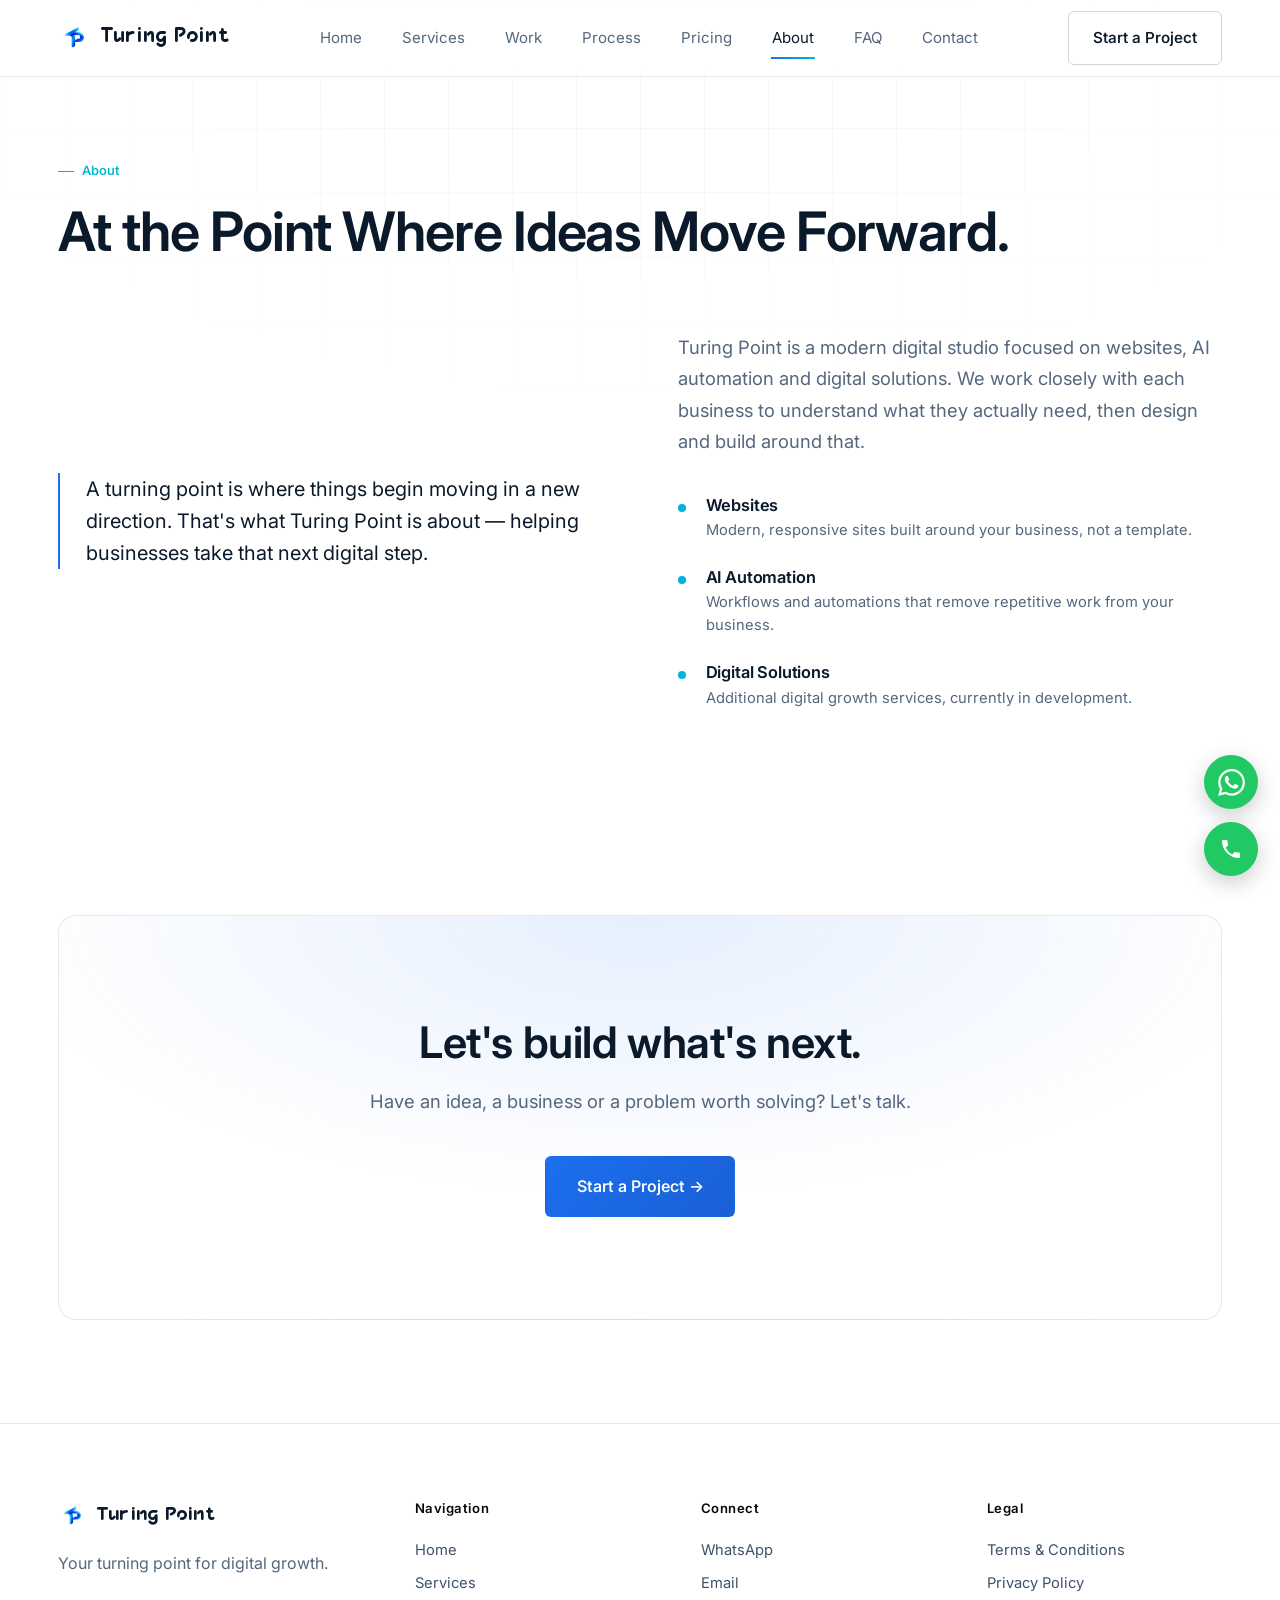
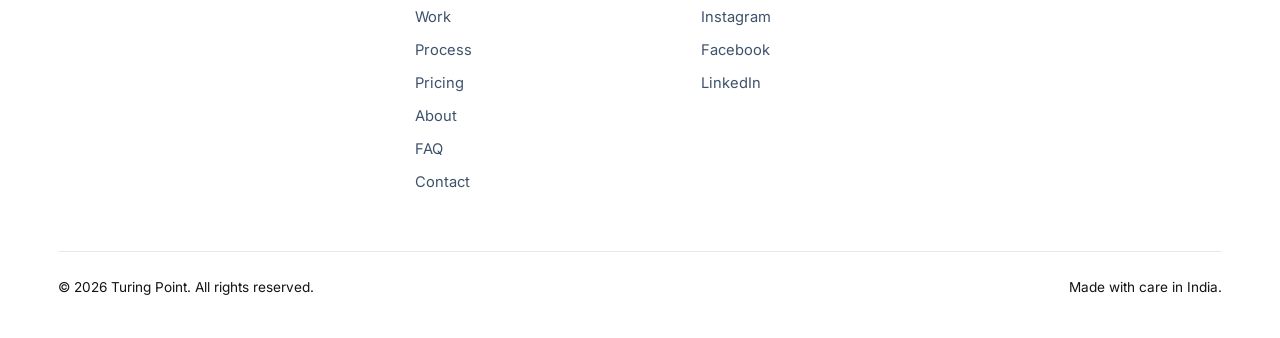
==== commit 7cb8b6ca: "Implement floating contact buttons Added floating contact buttons for WhatsApp and call options." ====
--- a/about.html
+++ b/about.html
@@ -149,6 +149,53 @@
   </div>
 </footer>
 
+  <!-- Floating Contact Buttons -->
+<div class="floating-contact">
+
+  <!-- WhatsApp -->
+  <div class="floating-option">
+    <button class="floating-btn whatsapp-btn"
+      aria-label="Choose WhatsApp number"
+      onclick="toggleContactMenu('whatsapp-menu')">
+      
+<svg viewBox="0 0 24 24" width="27" height="27"
+     fill="currentColor" aria-hidden="true">
+  <path d="M20.52 3.48A11.8 11.8 0 0 0 12.04 0C5.5 0 .18 5.32.18 11.86c0 2.09.55 4.13 1.6 5.93L.08 24l6.37-1.67a11.86 11.86 0 0 0 5.59 1.42h.01c6.54 0 11.86-5.32 11.86-11.86 0-3.17-1.23-6.15-3.39-8.41ZM12.04 21.7a9.85 9.85 0 0 1-5.02-1.37l-.36-.21-3.78.99 1.01-3.68-.23-.38a9.82 9.82 0 0 1-1.51-5.19c0-5.45 4.44-9.89 9.9-9.89a9.8 9.8 0 0 1 6.99 2.9 9.8 9.8 0 0 1 2.9 6.99c0 5.45-4.44 9.89-9.9 9.89Zm5.43-7.41c-.3-.15-1.77-.87-2.04-.97-.27-.1-.47-.15-.67.15-.2.3-.77.97-.94 1.17-.17.2-.35.22-.65.07-.3-.15-1.26-.46-2.4-1.47-.89-.8-1.49-1.79-1.66-2.09-.17-.3-.02-.46.13-.61.14-.14.3-.35.45-.52.15-.17.2-.3.3-.5.1-.2.05-.37-.03-.52-.07-.15-.67-1.62-.92-2.22-.24-.58-.48-.5-.67-.51h-.57c-.2 0-.52.07-.79.37-.27.3-1.04 1.02-1.04 2.49s1.07 2.89 1.22 3.09c.15.2 2.1 3.2 5.08 4.49.71.31 1.26.5 1.69.64.71.23 1.36.2 1.87.12.57-.08 1.77-.72 2.02-1.42.25-.7.25-1.3.17-1.42-.07-.13-.27-.2-.57-.35Z"/>
+</svg>
+    </button>
+
+    <div class="floating-menu" id="whatsapp-menu">
+      <a href="https://wa.me/917970040658"
+         target="_blank" rel="noopener noreferrer">
+        +91 7970040658
+      </a>
+      <a href="https://wa.me/919243191515"
+         target="_blank" rel="noopener noreferrer">
+        +91 9243191515
+      </a>
+    </div>
+  </div>
+
+  <!-- Call -->
+  <div class="floating-option">
+    <button class="floating-btn call-btn"
+      aria-label="Choose calling number"
+      onclick="toggleContactMenu('call-menu')">
+      
+<svg viewBox="0 0 24 24" width="24" height="24"
+     fill="currentColor" aria-hidden="true">
+  <path d="M6.62 10.79a15.05 15.05 0 0 0 6.59 6.59l2.2-2.2a1 1 0 0 1 1.01-.24c1.12.37 2.33.56 3.58.56a1 1 0 0 1 1 1V20a1 1 0 0 1-1 1C10.61 21 3 13.39 3 4a1 1 0 0 1 1-1h3.5a1 1 0 0 1 1 1c0 1.25.19 2.46.56 3.58a1 1 0 0 1-.25 1.01l-2.19 2.2Z"/>
+</svg>
+    </button>
+
+    <div class="floating-menu" id="call-menu">
+      <a href="tel:+917970040658">+91 7970040658</a>
+      <a href="tel:+919243191515">+91 9243191515</a>
+    </div>
+  </div>
+
+</div>
+
 <script src="assets/js/main.js"></script>
 </body>
 </html>
--- a/assets/css/style.css
+++ b/assets/css/style.css
@@ -1117,3 +1117,98 @@
   border-radius: 0 0 8px 0;
 }
 .skip-link:focus { left: 0; }
+
+/* ===== FLOATING CALL & WHATSAPP BUTTONS ===== */
+
+.floating-contact {
+  position: fixed;
+  right: 22px;
+  bottom: 24px;
+  z-index: 9999;
+  display: flex;
+  flex-direction: column;
+  align-items: center;
+  gap: 13px;
+}
+
+.floating-option {
+  position: relative;
+}
+
+.floating-btn {
+  width: 54px;
+  height: 54px;
+  border: none;
+  border-radius: 50%;
+  display: flex;
+  align-items: center;
+  justify-content: center;
+  color: #fff;
+  font-size: 25px;
+  cursor: pointer;
+  box-shadow: 0 7px 22px rgba(0, 0, 0, 0.20);
+  transition: transform 0.25s ease, box-shadow 0.25s ease;
+}
+
+.whatsapp-btn,
+.call-btn {
+  background: #20c963;
+}
+
+.floating-btn:hover {
+  transform: translateY(-4px) scale(1.05);
+  box-shadow: 0 10px 28px rgba(32, 201, 99, 0.4);
+}
+
+.floating-menu {
+  display: none;
+  position: absolute;
+  right: 65px;
+  bottom: 0;
+  min-width: 165px;
+  padding: 8px;
+  border-radius: 12px;
+  background: #fff;
+  border: 1px solid #e5eaf0;
+  box-shadow: 0 8px 28px rgba(0, 0, 0, 0.15);
+}
+
+.floating-menu.show {
+  display: flex;
+  flex-direction: column;
+  gap: 4px;
+}
+
+.floating-menu a {
+  display: block;
+  padding: 11px 12px;
+  border-radius: 8px;
+  color: #172b4d;
+  text-decoration: none;
+  font-size: 14px;
+  white-space: nowrap;
+  transition: background 0.2s ease;
+}
+
+.floating-menu a:hover {
+  background: #eafaf0;
+}
+
+@media (max-width: 600px) {
+  .floating-contact {
+    right: 15px;
+    bottom: 18px;
+    gap: 11px;
+  }
+
+  .floating-btn {
+    width: 49px;
+    height: 49px;
+    font-size: 22px;
+  }
+
+  .floating-menu {
+    right: 59px;
+  }
+}
+
